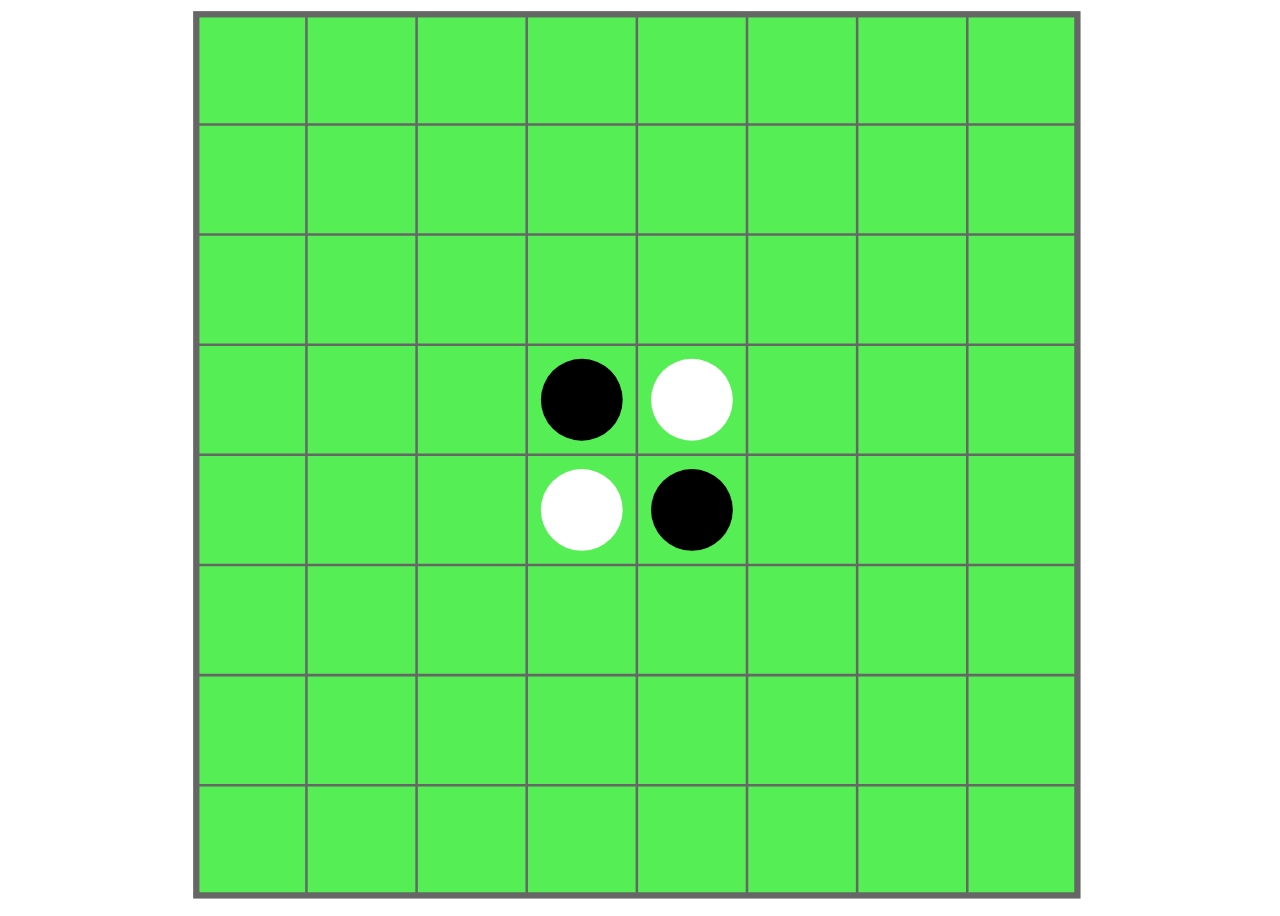
==== FinalOsero.html @ d44aebf0 "Add files via upload" ====
<!DOCTYPE HTML>
<html lang="ja">

<head>
    <meta charset="utf-8">
    <meta name="viewport" content="width=device-width,initial-scale=1">
    <link rel="stylesheet" href="FinalOsero.css">
    <link rel="icon" href="KARI.png">
    <title>
        Play Othello
    </title>
</head>

<body>
    <div id="svgWrap">
        <svg viewBox="0 0 1430 1430" xmlns="http://www.w3.org/2000/svg" id="SVGsheet">
            <rect x="10" y="10" width="1400" height="1400" fill="#5e5" stroke="#666" stroke-width="10" />
            <g stroke="#666" stroke-width="4">
                <line x1="185" x2="185" y1="10" y2="1410" />
                <line x1="360" x2="360" y1="10" y2="1410" />
                <line x1="535" x2="535" y1="10" y2="1410" />
                <line x1="710" x2="710" y1="10" y2="1410" />
                <line x1="885" x2="885" y1="10" y2="1410" />
                <line x1="1060" x2="1060" y1="10" y2="1410" />
                <line x1="1235" x2="1235" y1="10" y2="1410" />
                <line x1="10" x2="1410" y1="185" y2="185" />
                <line x1="10" x2="1410" y1="360" y2="360" />
                <line x1="10" x2="1410" y1="535" y2="535" />
                <line x1="10" x2="1410" y1="710" y2="710" />
                <line x1="10" x2="1410" y1="885" y2="885" />
                <line x1="10" x2="1410" y1="1060" y2="1060" />
                <line x1="10" x2="1410" y1="1235" y2="1235" />
            </g>
            <g id="pieces">
                <circle class="pieceCircle" cx="97.5" cy="97.5" r="65" fill="#5e5" id="11" />
                <circle class="pieceCircle" cx="272.5" cy="97.5" r="65" fill="#5e5" id="21" />
                <circle class="pieceCircle" cx="447.5" cy="97.5" r="65" fill="#5e5" id="31" />
                <circle class="pieceCircle" cx="622.5" cy="97.5" r="65" fill="#5e5" id="41" />
                <circle class="pieceCircle" cx="797.5" cy="97.5" r="65" fill="#5e5" id="51" />
                <circle class="pieceCircle" cx="972.5" cy="97.5" r="65" fill="#5e5" id="61" />
                <circle class="pieceCircle" cx="1147.5" cy="97.5" r="65" fill="#5e5" id="71" />
                <circle class="pieceCircle" cx="1322.5" cy="97.5" r="65" fill="#5e5" id="81" />
                <circle class="pieceCircle" cx="97.5" cy="272.5" r="65" fill="#5e5" id="12" />
                <circle class="pieceCircle" cx="272.5" cy="272.5" r="65" fill="#5e5" id="22" />
                <circle class="pieceCircle" cx="447.5" cy="272.5" r="65" fill="#5e5" id="32" />
                <circle class="pieceCircle" cx="622.5" cy="272.5" r="65" fill="#5e5" id="42" />
                <circle class="pieceCircle" cx="797.5" cy="272.5" r="65" fill="#5e5" id="52" />
                <circle class="pieceCircle" cx="972.5" cy="272.5" r="65" fill="#5e5" id="62" />
                <circle class="pieceCircle" cx="1147.5" cy="272.5" r="65" fill="#5e5" id="72" />
                <circle class="pieceCircle" cx="1322.5" cy="272.5" r="65" fill="#5e5" id="82" />
                <circle class="pieceCircle" cx="97.5" cy="447.5" r="65" fill="#5e5" id="13" />
                <circle class="pieceCircle" cx="272.5" cy="447.5" r="65" fill="#5e5" id="23" />
                <circle class="pieceCircle" cx="447.5" cy="447.5" r="65" fill="#5e5" id="33" />
                <circle class="pieceCircle" cx="622.5" cy="447.5" r="65" fill="#5e5" id="43" />
                <circle class="pieceCircle" cx="797.5" cy="447.5" r="65" fill="#5e5" id="53" />
                <circle class="pieceCircle" cx="972.5" cy="447.5" r="65" fill="#5e5" id="63" />
                <circle class="pieceCircle" cx="1147.5" cy="447.5" r="65" fill="#5e5" id="73" />
                <circle class="pieceCircle" cx="1322.5" cy="447.5" r="65" fill="#5e5" id="83" />
                <circle class="pieceCircle" cx="97.5" cy="622.5" r="65" fill="#5e5" id="14" />
                <circle class="pieceCircle" cx="272.5" cy="622.5" r="65" fill="#5e5" id="24" />
                <circle class="pieceCircle" cx="447.5" cy="622.5" r="65" fill="#5e5" id="34" />
                <circle class="pieceCircle" cx="622.5" cy="622.5" r="65" fill="#000" id="44" />
                <circle class="pieceCircle" cx="797.5" cy="622.5" r="65" fill="#fff" id="54" />
                <circle class="pieceCircle" cx="972.5" cy="622.5" r="65" fill="#5e5" id="64" />
                <circle class="pieceCircle" cx="1147.5" cy="622.5" r="65" fill="#5e5" id="74" />
                <circle class="pieceCircle" cx="1322.5" cy="622.5" r="65" fill="#5e5" id="84" />
                <circle class="pieceCircle" cx="97.5" cy="797.5" r="65" fill="#5e5" id="15" />
                <circle class="pieceCircle" cx="272.5" cy="797.5" r="65" fill="#5e5" id="25" />
                <circle class="pieceCircle" cx="447.5" cy="797.5" r="65" fill="#5e5" id="35" />
                <circle class="pieceCircle" cx="622.5" cy="797.5" r="65" fill="#fff" id="45" />
                <circle class="pieceCircle" cx="797.5" cy="797.5" r="65" fill="#000" id="55" />
                <circle class="pieceCircle" cx="972.5" cy="797.5" r="65" fill="#5e5" id="65" />
                <circle class="pieceCircle" cx="1147.5" cy="797.5" r="65" fill="#5e5" id="75" />
                <circle class="pieceCircle" cx="1322.5" cy="797.5" r="65" fill="#5e5" id="85" />
                <circle class="pieceCircle" cx="97.5" cy="972.5" r="65" fill="#5e5" id="16" />
                <circle class="pieceCircle" cx="272.5" cy="972.5" r="65" fill="#5e5" id="26" />
                <circle class="pieceCircle" cx="447.5" cy="972.5" r="65" fill="#5e5" id="36" />
                <circle class="pieceCircle" cx="622.5" cy="972.5" r="65" fill="#5e5" id="46" />
                <circle class="pieceCircle" cx="797.5" cy="972.5" r="65" fill="#5e5" id="56" />
                <circle class="pieceCircle" cx="972.5" cy="972.5" r="65" fill="#5e5" id="66" />
                <circle class="pieceCircle" cx="1147.5" cy="972.5" r="65" fill="#5e5" id="76" />
                <circle class="pieceCircle" cx="1322.5" cy="972.5" r="65" fill="#5e5" id="86" />
                <circle class="pieceCircle" cx="97.5" cy="1147.5" r="65" fill="#5e5" id="17" />
                <circle class="pieceCircle" cx="272.5" cy="1147.5" r="65" fill="#5e5" id="27" />
                <circle class="pieceCircle" cx="447.5" cy="1147.5" r="65" fill="#5e5" id="37" />
                <circle class="pieceCircle" cx="622.5" cy="1147.5" r="65" fill="#5e5" id="47" />
                <circle class="pieceCircle" cx="797.5" cy="1147.5" r="65" fill="#5e5" id="57" />
                <circle class="pieceCircle" cx="972.5" cy="1147.5" r="65" fill="#5e5" id="67" />
                <circle class="pieceCircle" cx="1147.5" cy="1147.5" r="65" fill="#5e5" id="77" />
                <circle class="pieceCircle" cx="1322.5" cy="1147.5" r="65" fill="#5e5" id="87" />
                <circle class="pieceCircle" cx="97.5" cy="1322.5" r="65" fill="#5e5" id="18" />
                <circle class="pieceCircle" cx="272.5" cy="1322.5" r="65" fill="#5e5" id="28" />
                <circle class="pieceCircle" cx="447.5" cy="1322.5" r="65" fill="#5e5" id="38" />
                <circle class="pieceCircle" cx="622.5" cy="1322.5" r="65" fill="#5e5" id="48" />
                <circle class="pieceCircle" cx="797.5" cy="1322.5" r="65" fill="#5e5" id="58" />
                <circle class="pieceCircle" cx="972.5" cy="1322.5" r="65" fill="#5e5" id="68" />
                <circle class="pieceCircle" cx="1147.5" cy="1322.5" r="65" fill="#5e5" id="78" />
                <circle class="pieceCircle" cx="1322.5" cy="1322.5" r="65" fill="#5e5" id="88" />
            </g>
        </svg>
    </div>
    <div id="LogArea"></div>
    <script src="FinalOsero.js"></script>
</body>

</html>
---- FinalOsero.css ----
#svgWrap{
    height: 100vmin;
    width: 100vmin;
    margin: 0 auto;
}
.pieceCircle{
    transition: all 500ms linear 0s;
}
#LogArea{
    width: 40vw;
}
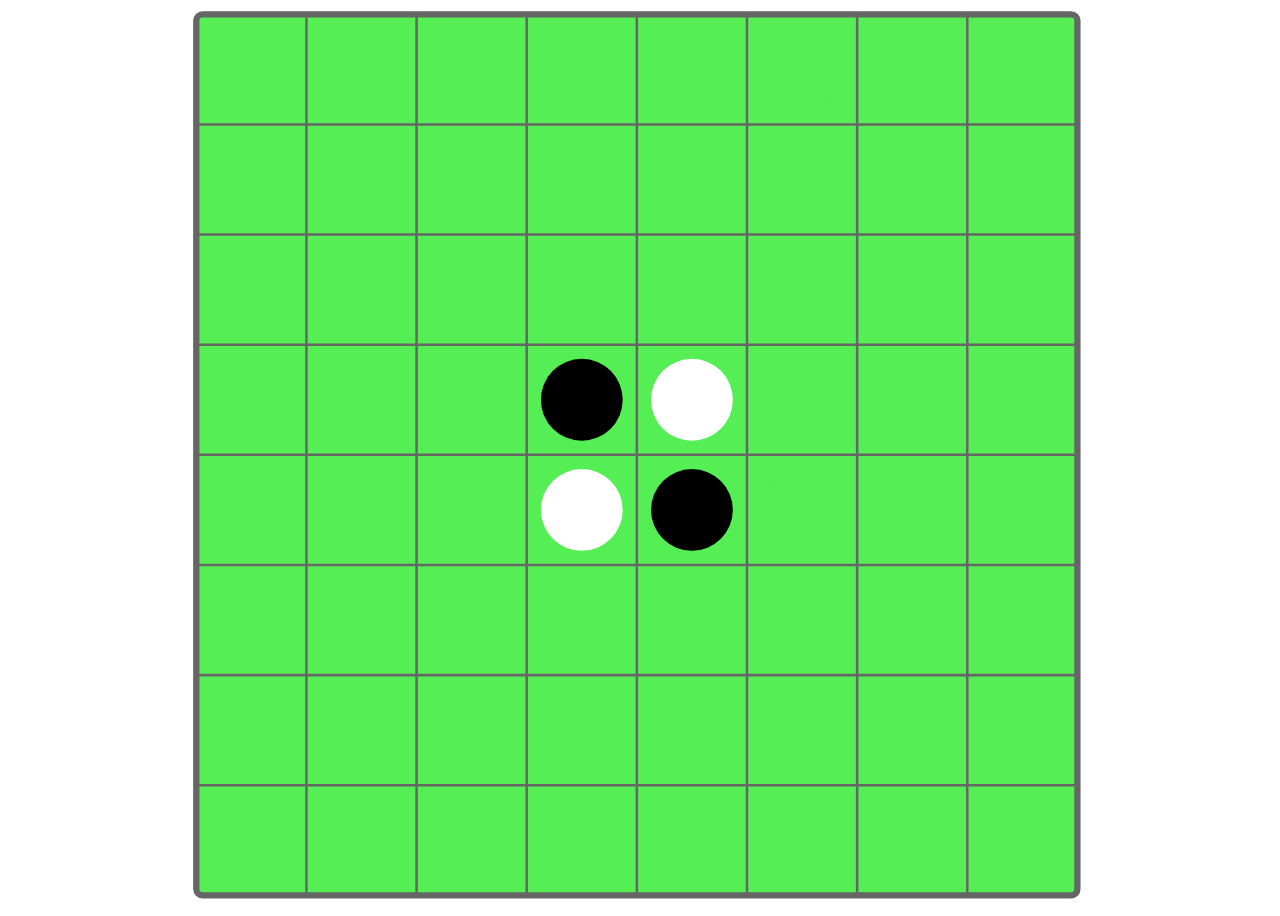
==== commit c472c4a1: "Update FinalOsero.html" ====
--- a/FinalOsero.html
+++ b/FinalOsero.html
@@ -5,7 +5,7 @@
     <meta charset="utf-8">
     <meta name="viewport" content="width=device-width,initial-scale=1">
     <link rel="stylesheet" href="FinalOsero.css">
-    <link rel="icon" href="KARI.png">
+    <link rel="icon" href="OSERO.ico">
     <title>
         Play Othello
     </title>
@@ -14,7 +14,7 @@
 <body>
     <div id="svgWrap">
         <svg viewBox="0 0 1430 1430" xmlns="http://www.w3.org/2000/svg" id="SVGsheet">
-            <rect x="10" y="10" width="1400" height="1400" fill="#5e5" stroke="#666" stroke-width="10" />
+            <rect x="10" y="10" width="1400" height="1400" fill="#5e5" stroke="#666" stroke-width="10" rx="10" ry="10"/>
             <g stroke="#666" stroke-width="4">
                 <line x1="185" x2="185" y1="10" y2="1410" />
                 <line x1="360" x2="360" y1="10" y2="1410" />
@@ -103,4 +103,4 @@
     <script src="FinalOsero.js"></script>
 </body>
 
-</html>+</html>
